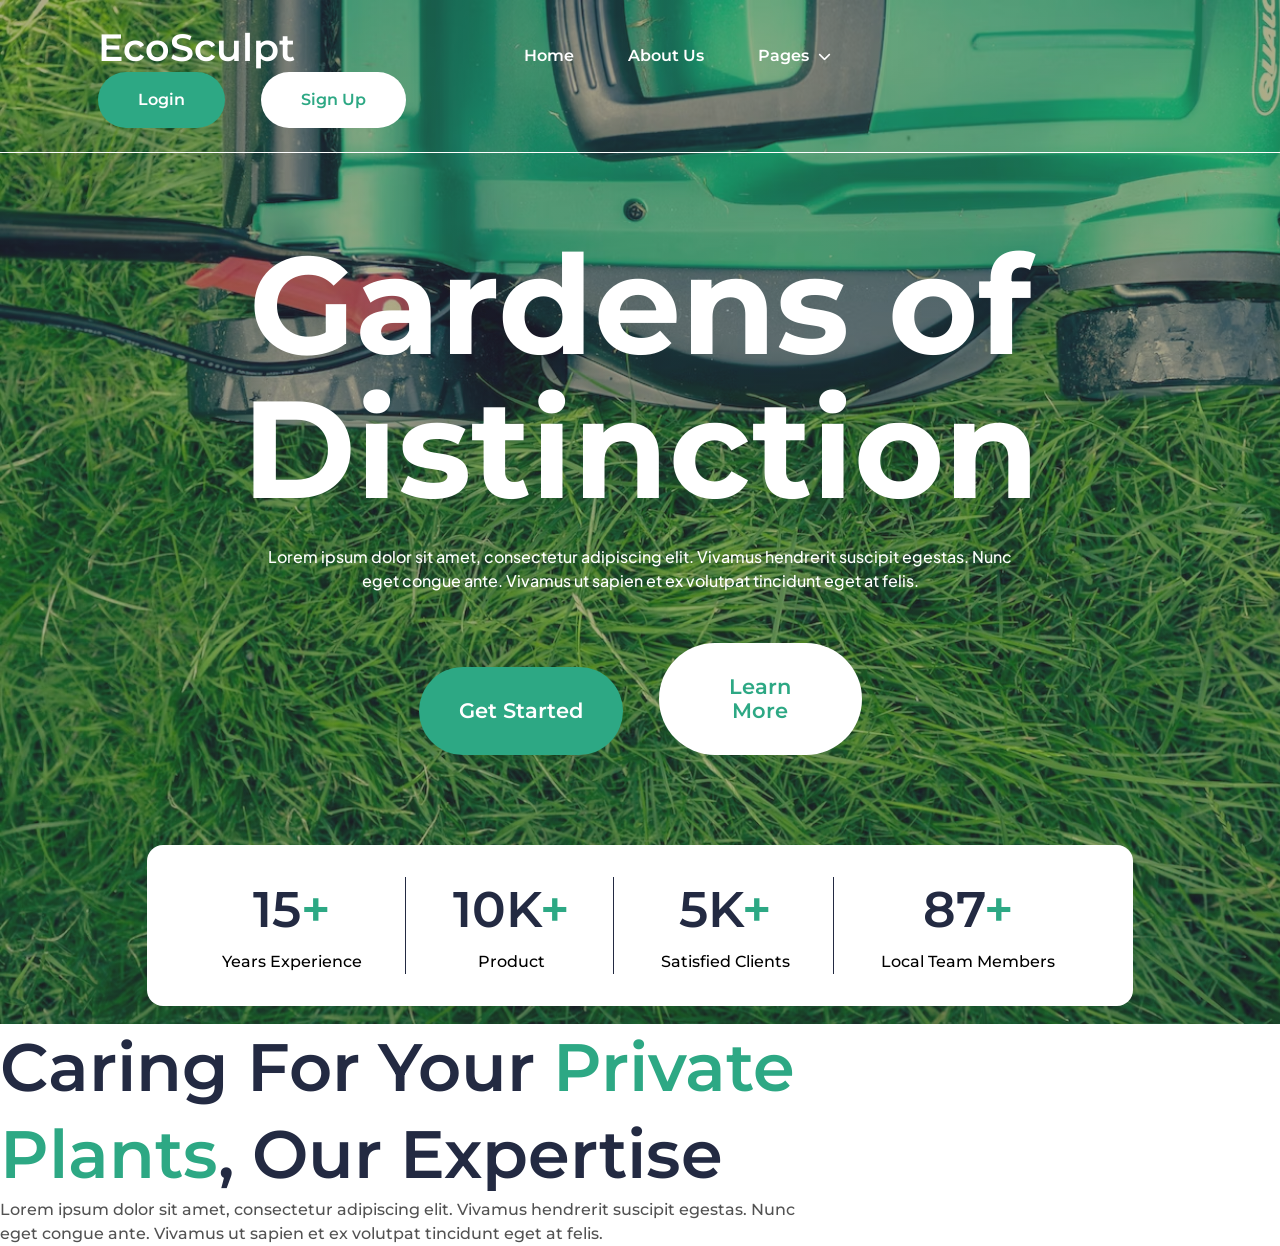
==== Task2/index.html @ cf63da0d "update: added new changes" ====
<!DOCTYPE html>
<html lang="en">
<head>
    <meta charset="UTF-8">
    <meta name="viewport" content="width=device-width, initial-scale=1.0">
<link rel="stylesheet" href="https://cdnjs.cloudflare.com/ajax/libs/font-awesome/6.5.0/css/all.min.css">    <link rel="stylesheet" href="Css/style.css">
    <title>Document</title>
</head>
<body>
    <header>
     <nav>
            <div class="nav-text d-inline-block">
                <h1>EcoSculpt</h1>
            </div>
            <ul class="nav-menu d-inline-block w-50">
                <li class="nav-item d-inline-block"><a href="">Home</a></li>
                <li class="nav-item d-inline-block"><a href="">About Us</a></li>
                <li class="nav-item d-inline-block"><a href="">Pages <i class="fa-solid fa-chevron-down"></i></a></li>
            </ul>
            <div class="d-inline-block">
                <button class="buttons-style green-b">Login</button>
                <button class="buttons-style white-b">Sign Up</button>
            </div>
     </nav>
     <div class="text">
        <h2>Gardens of Distinction</h2>
        <p class="d-inline-block">Lorem ipsum dolor sit amet, consectetur adipiscing elit. Vivamus hendrerit suscipit egestas. Nunc eget congue ante. Vivamus ut sapien et ex volutpat tincidunt eget at felis.</p>
     </div>
     <div class=" header-b">
                <button  class=" text-style buttons-style h-green-b">Get Started</button>
                <button  class="text-style buttons-style h-white-b">Learn More</button>
     </div>
     <div class="story">
        <div class="right-bor d-inline-block story-element">
            <p class=" num story-gap">15<span>+</span></p>
            <p class="story-text">Years Experience</p>
        </div>
        <div class="right-bor d-inline-block story-element">
            <p class=" num story-gap">10K<span>+</span></p>
            <p class="story-text">Product</p>
        </div>
        <div class=" right-bor d-inline-block story-element">
            <p class=" num story-gap">5K<span>+</span></p>
            <p class="story-text">Satisfied Clients</p>
        </div>
        <div class="d-inline-block story-element">
            <p  class=" num story-gap">87<span>+</span></p>
            <p class="story-text">Local Team Members</p>
        </div>
     </div>
    </header>  
    <section class="about-us">
        <div class="container">
            <div class="about-text">
                <div>
                    <h2>Caring For Your <span>Private Plants</span>, Our Expertise</h2>
                </div>
                <p>Lorem ipsum dolor sit amet, consectetur adipiscing elit. Vivamus hendrerit suscipit egestas. Nunc eget congue ante. Vivamus ut sapien et ex volutpat tincidunt eget at felis.</p>
            </div>
        </div>
    </section>
</body>
</html>
---- Task2/Css/style.css ----
@import url('https://fonts.googleapis.com/css2?family=Montserrat:ital,wght@0,100..900;1,100..900&family=Plus+Jakarta+Sans:ital,wght@0,200..800;1,200..800&display=swap');
:root {
    --main-color: #2DA884;
    --text-color:#232A42;
;
}
*{
    padding: 0;
    margin: 0;
    box-sizing: border-box;
    line-height: 1.3;
    font-family: "Montserrat", sans-serif;  
    list-style: none;
}
header{
    width:100vw;
    height: 1024px;
    background-image: linear-gradient(rgba(58,58,58,0.42), rgba(58,58,58,0.42)),url(../Images/image1.png);
    background-size: cover;
    background-repeat: no-repeat;
}
nav{
    padding: 24px 98px;
    border-bottom: white solid 1px;
    color: white;
}
.d-inline-block{
   display: inline-block;
}
.nav-menu li {
    margin-right: 50px;
}
.nav-menu{
    margin-left: 225px;
     margin-right: 175px;
}
.nav-text h1{
     font-weight: 600;
     font-size: 38px;
     line-height: 48px;
}
nav a {
    color: white;
    text-decoration: none;
    font-weight: 600;
     font-size: 16px;
     line-height: 24px;
}
i{
   margin-left: 5px;
   font-size: small;
}

.buttons-style{
    background: none;
    border: none;
    padding: 0;
    margin: 0;
    font: inherit;
    color: inherit;
    cursor: pointer;
    outline: none;
    box-shadow: none;
    border-radius: 100px;
    font-weight:600;
    font-family: 21px;
    line-height: 24px;
}
.green-b{
    margin-right: 32px;
    padding: 16px 40px;
    background-color: var(--main-color);
}
.white-b{
    padding: 16px 40px;
    background-color: white;
    color: var(--main-color);
}
.text{
    margin-top: 80px;
    text-align: center;
    color: white;
}
.text h2{
    font-weight: 700;
    font-size:138px;
    line-height: 144px;
}
.text p {
    font-family: "Plus Jakarta Sans", sans-serif;
    margin-top: 24px;
    width:760px;
    font-weight: 500;
    font-size:16px;
    line-height: 24px;
}
.header-b{
    margin-top: 50px;
    text-align: center;
}
.h-green-b{
    width:204px;
    color: white;
    margin-right: 32px;
    padding: 32px 40px;
    background-color: var(--main-color);
}
.h-white-b{
    width:203px;
    padding: 32px 40px;
    background-color: white;
    color: var(--main-color);
    
}
.text-style{
   font-weight: 600;
    line-height: 24px;
    font-size: 21px;
}
.story{
    padding: 32px;
    width: 986px;
    background-color: #FFFFFF;
    margin: auto;
    margin-top: 90px;
    border-radius: 16px;
}

.story-gap{
    margin-bottom: 8px;
}
.story-element{
    padding:0 43px ;
    text-align: center;
}
.story-element .num{
    font-weight: 600;
    font-size: 50px;
    line-height: 56px;
    color: var(--text-color);
}
.story-element span, .about-text span{
    color: var(--main-color);
}
.story-element .story-text{
    font-weight: 500;
    font-size: 16px;
    line-height: 24px;
}
.story .right-bor{
    border-right: var(--text-color) solid 1px;
}
.container{
    padding: 0;
    margin: 0;
}
.about-us .about-text{
    width: 823px;
}
.about-us .about-text h2{
  font-weight: 600;  
  font-size:67px ;
  line-height: 72px;
  color: var(--text-color)
}
.about-us .about-text p{
    font-weight: 500;
    font-size: 16px;
    line-height: 24px;
    color: #525252;
}
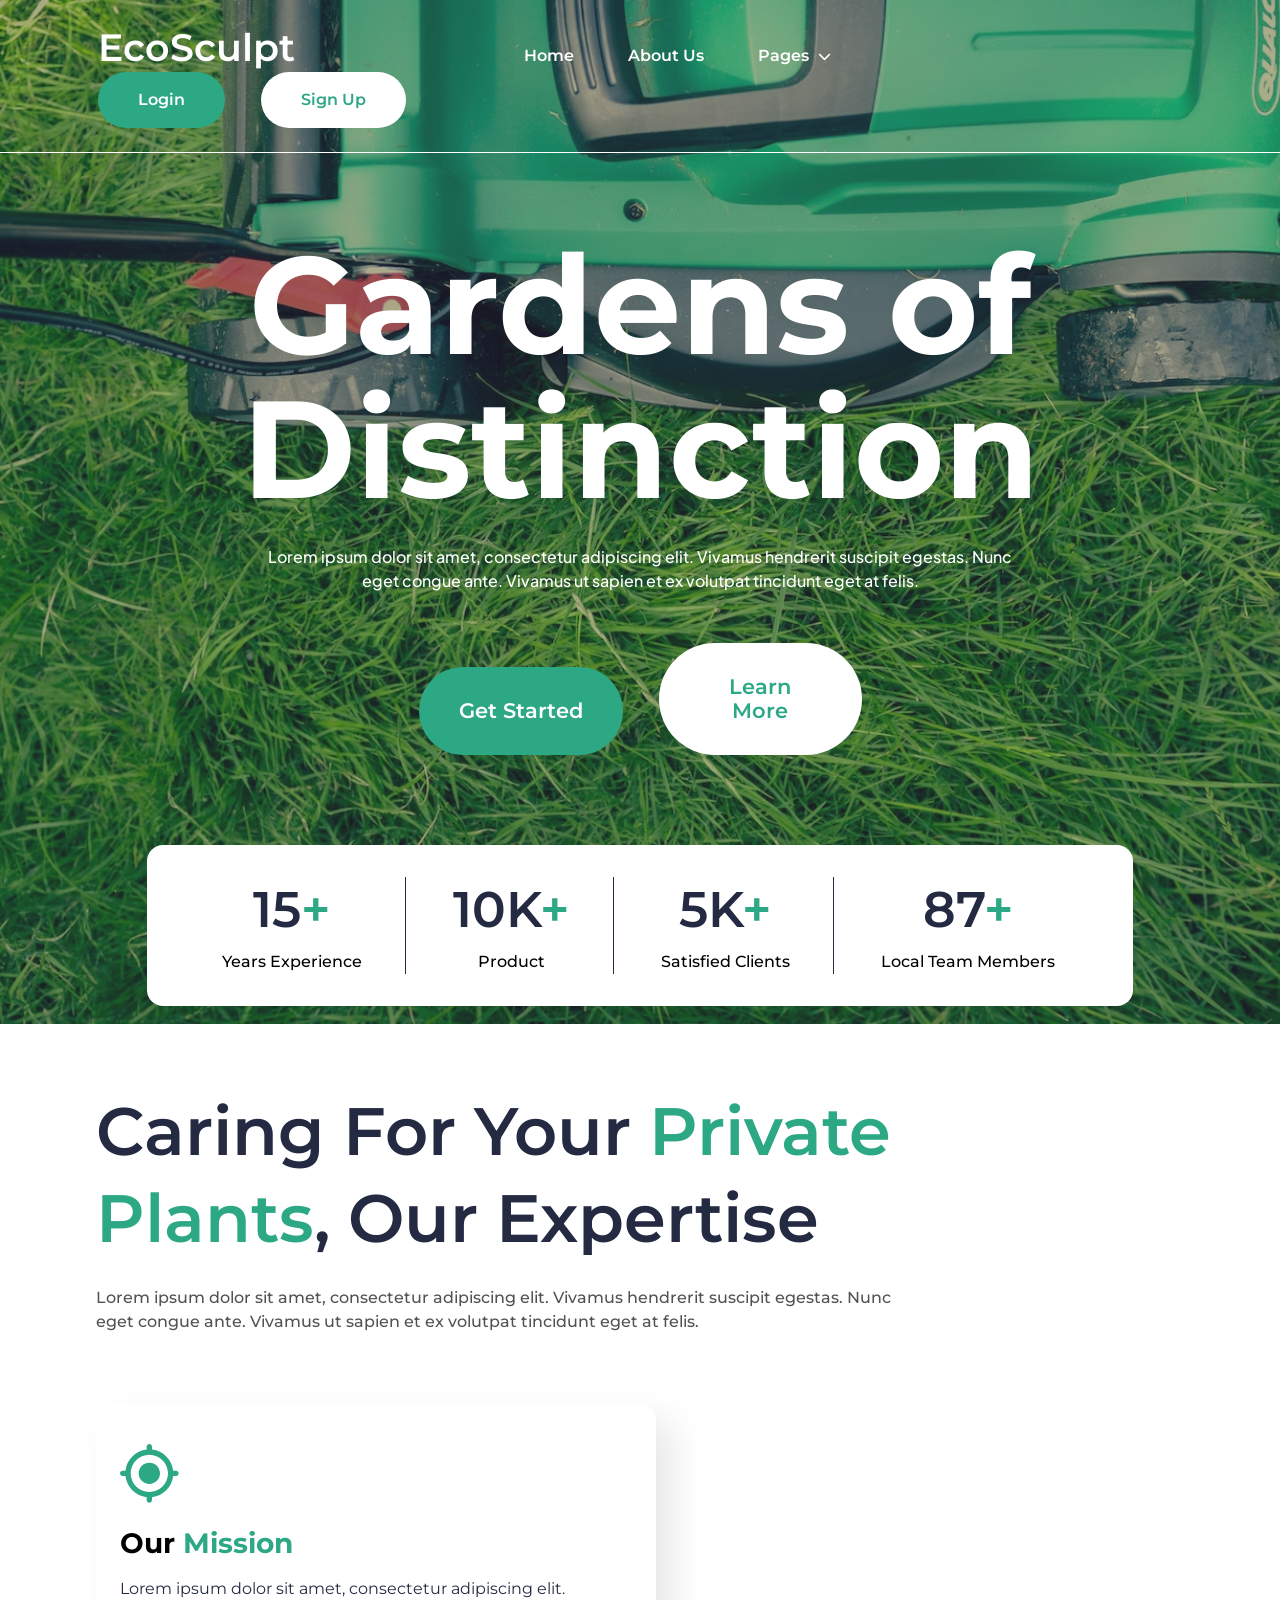
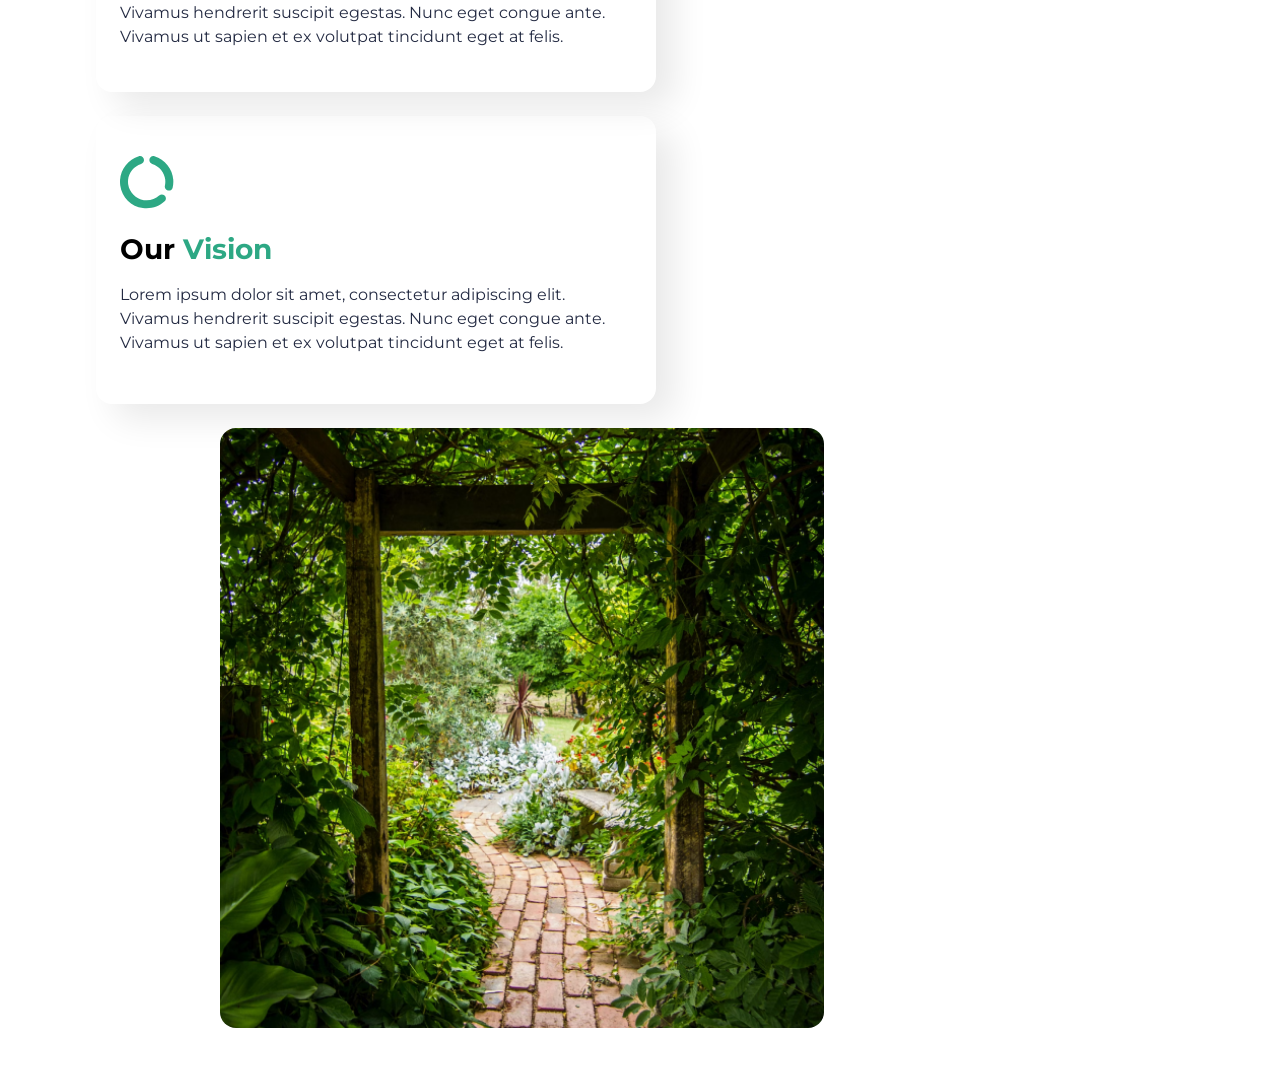
==== commit a3d9a7eb: "update:Task 3" ====
--- a/Task2/index.html
+++ b/Task2/index.html
@@ -3,7 +3,7 @@
 <head>
     <meta charset="UTF-8">
     <meta name="viewport" content="width=device-width, initial-scale=1.0">
-<link rel="stylesheet" href="https://cdnjs.cloudflare.com/ajax/libs/font-awesome/6.5.0/css/all.min.css">    <link rel="stylesheet" href="Css/style.css">
+    <link rel="stylesheet" href="https://cdnjs.cloudflare.com/ajax/libs/font-awesome/6.5.0/css/all.min.css">    <link rel="stylesheet" href="Css/style.css">
     <title>Document</title>
 </head>
 <body>
@@ -57,6 +57,37 @@
                 </div>
                 <p>Lorem ipsum dolor sit amet, consectetur adipiscing elit. Vivamus hendrerit suscipit egestas. Nunc eget congue ante. Vivamus ut sapien et ex volutpat tincidunt eget at felis.</p>
             </div>
+            <div class="features">
+                <div class="cards">
+                    <div class="mission">
+                    <div class="icon">
+                         <svg width="59" height="59" viewBox="0 0 59 59" fill="none" xmlns="http://www.w3.org/2000/svg">
+                        <path d="M29.3333 18.6667C23.44 18.6667 18.6667 23.44 18.6667 29.3333C18.6667 35.2267 23.44 40 29.3333 40C35.2267 40 40 35.2267 40 29.3333C40 23.44 35.2267 18.6667 29.3333 18.6667ZM53.1733 26.6667C51.9467 15.5467 43.12 6.72 32 5.49333V2.66667C32 1.2 30.8 0 29.3333 0C27.8667 0 26.6667 1.2 26.6667 2.66667V5.49333C15.5467 6.72 6.72 15.5467 5.49333 26.6667H2.66667C1.2 26.6667 0 27.8667 0 29.3333C0 30.8 1.2 32 2.66667 32H5.49333C6.72 43.12 15.5467 51.9467 26.6667 53.1733V56C26.6667 57.4667 27.8667 58.6667 29.3333 58.6667C30.8 58.6667 32 57.4667 32 56V53.1733C43.12 51.9467 51.9467 43.12 53.1733 32H56C57.4667 32 58.6667 30.8 58.6667 29.3333C58.6667 27.8667 57.4667 26.6667 56 26.6667H53.1733ZM29.3333 48C19.0133 48 10.6667 39.6533 10.6667 29.3333C10.6667 19.0133 19.0133 10.6667 29.3333 10.6667C39.6533 10.6667 48 19.0133 48 29.3333C48 39.6533 39.6533 48 29.3333 48Z" fill="#2DA884"/>
+                        </svg>
+                    </div>
+                    <div class="mt">
+                         <h5>Our <span>Mission</span></h5>
+                         <p>Lorem ipsum dolor sit amet, consectetur adipiscing elit. Vivamus hendrerit suscipit egestas. Nunc eget congue ante. Vivamus ut sapien et ex volutpat tincidunt eget at felis.</p>
+                    </div>
+                </div>
+                <div class="vision">
+                    <div class="icon">
+                            <svg width="54" height="53" viewBox="0 0 54 53" fill="none" xmlns="http://www.w3.org/2000/svg">
+                            <path d="M29.3396 4.01115V4.06449C29.3396 5.85115 30.5396 7.34449 32.2196 7.87782C39.8196 10.2512 45.3396 17.3178 45.3396 25.6912C45.3396 27.0778 45.1796 28.3845 44.8863 29.6645C44.5129 31.3712 45.2063 33.1312 46.7263 34.0378L46.7529 34.0645C49.0463 35.3978 52.0329 34.1978 52.6463 31.6378C53.0996 29.7178 53.3396 27.7178 53.3396 25.6912C53.3396 13.6912 45.3929 3.50449 34.4596 0.171152C31.9263 -0.602182 29.3396 1.34448 29.3396 4.01115ZM23.8463 44.1445C15.8729 42.9978 9.39295 36.5178 8.21961 28.5712C6.77961 18.9712 12.6463 10.5178 21.0996 7.87782C22.8063 7.37115 24.0063 5.85115 24.0063 4.06449V4.01115C24.0063 1.34448 21.4196 -0.602182 18.8596 0.171152C6.83294 3.85115 -1.56705 15.7978 0.24628 29.3978C1.81961 41.0778 11.2596 50.5178 22.9396 52.0912C31.3129 53.2112 39.0463 50.4645 44.6196 45.3445C46.5929 43.5312 46.2463 40.3045 43.9263 38.9712C42.3796 38.0645 40.4596 38.3578 39.1263 39.5578C35.2063 43.1312 29.7663 45.0245 23.8463 44.1445Z" fill="#2DA884"/>
+                            </svg>
+                    </div>
+                    <div class="vt">
+                        <h5>Our <span>Vision</span> </h5>
+                        <p>Lorem ipsum dolor sit amet, consectetur adipiscing elit. Vivamus hendrerit suscipit egestas. Nunc eget congue ante. Vivamus ut sapien et ex volutpat tincidunt eget at felis.</p>
+                    </div>
+                </div>
+                </div>
+                
+                <div class="image">
+                       <img src="Images/image 2.png" alt="IMG" style="max-width: 100%;">
+                </div>
+                
+            </div>
         </div>
     </section>
 </body>
--- a/Task2/Css/style.css
+++ b/Task2/Css/style.css
@@ -13,7 +13,7 @@
     list-style: none;
 }
 header{
-    width:100vw;
+    width:100%;
     height: 1024px;
     background-image: linear-gradient(rgba(58,58,58,0.42), rgba(58,58,58,0.42)),url(../Images/image1.png);
     background-size: cover;
@@ -139,7 +139,7 @@
     line-height: 56px;
     color: var(--text-color);
 }
-.story-element span, .about-text span{
+span{
     color: var(--main-color);
 }
 .story-element .story-text{
@@ -151,8 +151,10 @@
     border-right: var(--text-color) solid 1px;
 }
 .container{
-    padding: 0;
-    margin: 0;
+
+    width: 85%;
+    padding: 0px;
+    margin:  5% auto;
 }
 .about-us .about-text{
     width: 823px;
@@ -161,7 +163,9 @@
   font-weight: 600;  
   font-size:67px ;
   line-height: 72px;
-  color: var(--text-color)
+  color: var(--text-color);
+  padding-bottom: 24px;
+  
 }
 .about-us .about-text p{
     font-weight: 500;
@@ -169,8 +173,53 @@
     line-height: 24px;
     color: #525252;
 }
-
-
-
-
-
+.features{
+    margin-top: 70px;
+}
+.mission,.vision{
+    width: 560px;
+    height: 288px;
+    padding: 40px 24px;
+    border-radius: 16px;
+    box-shadow: 18px 15px 35px 0px rgba(0, 0, 0, 0.09);
+    margin-bottom: 24px;
+}
+.icon{
+    color: var(--main-color);
+}
+.vt h5,.mt h5{
+    padding-top: 16px;
+    font-weight: 600px;
+    font-size: 28px;
+    line-height: 32px;
+}
+.vt p,.mt p{
+    padding-top: 16px;
+    font-weight: 500px;
+    font-size: 16px;
+    line-height: 24px;
+    color: var(--text-color);
+}
+.about-us .image{
+    vertical-align: top;
+    display: inline-block;
+    width: 604px;
+    height: 600px;
+    margin-left: 124px;
+}
+.about-us .image img{
+    width: 100%;
+    height: 100%;
+    object-fit: cover;
+    border-radius: 16px;
+}
+.cards{
+    vertical-align: top;
+    display: inline-block;
+}
+
+
+
+
+
+
